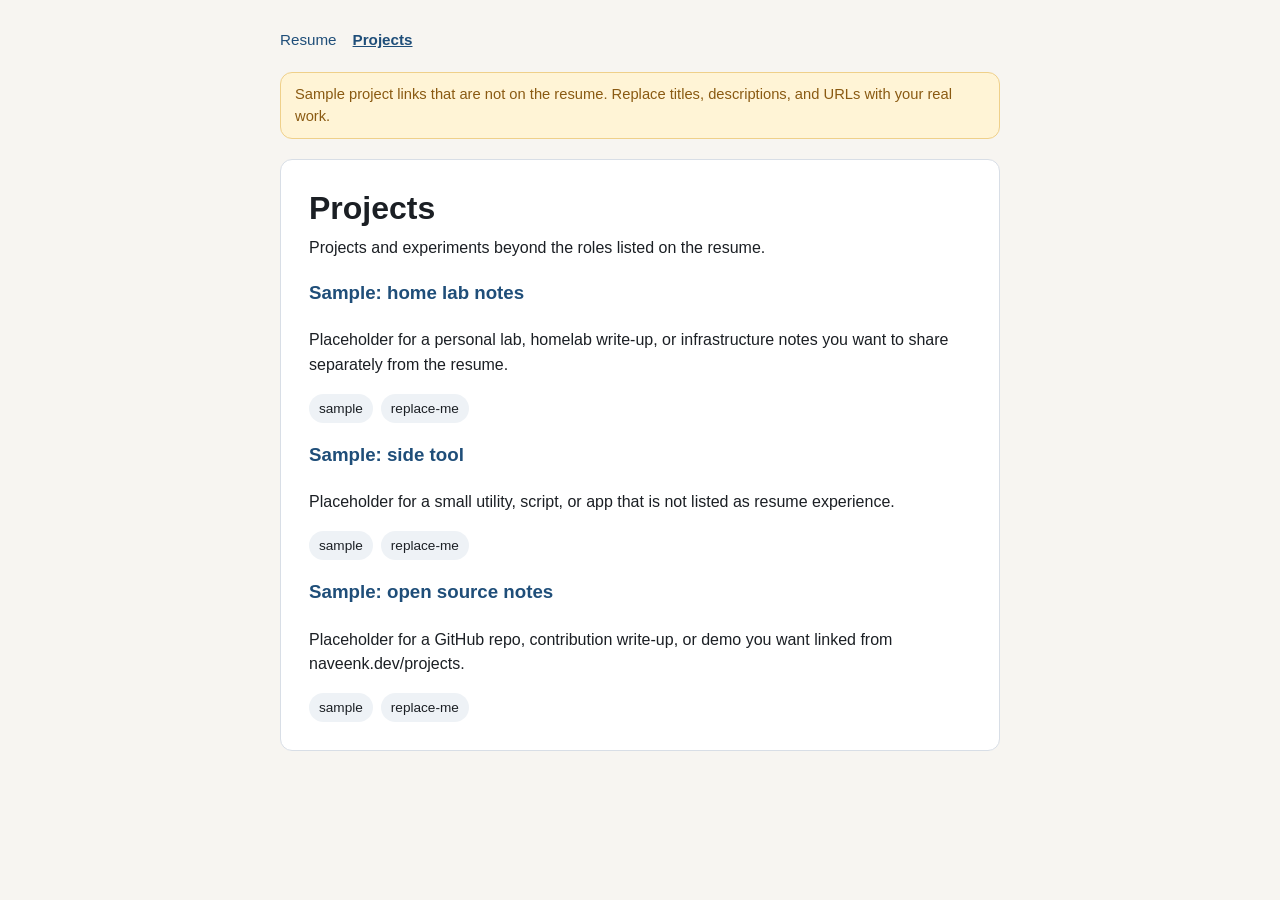
==== projects/index.html @ db9ad7e1 "Publish site from naveen-resume@917a48c" ====
<!DOCTYPE html>
<html lang="en">
  <head>
    <meta charset="utf-8" />
    <meta name="viewport" content="width=device-width, initial-scale=1" />
    <title>Projects — Naveen Kandakumar</title>
    <meta name="description" content="Projects and experiments beyond the roles listed on the resume." />
    <link rel="canonical" href="https://naveenk.dev/projects/" />
    <meta property="og:type" content="website" />
    <meta property="og:site_name" content="Naveen Kandakumar" />
    <meta property="og:title" content="Projects — Naveen Kandakumar" />
    <meta property="og:description" content="Projects and experiments beyond the roles listed on the resume." />
    <meta property="og:url" content="https://naveenk.dev/projects/" />
    <meta name="twitter:card" content="summary" />
    <link rel="icon" href="../favicon.svg" type="image/svg+xml" />
    <link rel="stylesheet" href="../css/styles.css" />
  </head>
  <body>
    <main class="page">
      <nav class="site-nav" aria-label="Site">
        <a href="../">Resume</a>
        <a href="../projects/" aria-current="page">Projects</a>
      </nav>
      <div class="draft-banner">Sample project links that are not on the resume. Replace titles, descriptions, and URLs with your real work.</div><article class="card"><h1>Projects</h1><p class="intro">Projects and experiments beyond the roles listed on the resume.</p><article class="project"><div class="project-header"><h3><a href="sample-home-lab/">Sample: home lab notes</a></h3></div><p>Placeholder for a personal lab, homelab write-up, or infrastructure notes you want to share separately from the resume.</p><ul class="tags"><li>sample</li><li>replace-me</li></ul></article><article class="project"><div class="project-header"><h3><a href="sample-side-tool/">Sample: side tool</a></h3></div><p>Placeholder for a small utility, script, or app that is not listed as resume experience.</p><ul class="tags"><li>sample</li><li>replace-me</li></ul></article><article class="project"><div class="project-header"><h3><a href="sample-open-source/">Sample: open source notes</a></h3></div><p>Placeholder for a GitHub repo, contribution write-up, or demo you want linked from naveenk.dev/projects.</p><ul class="tags"><li>sample</li><li>replace-me</li></ul></article></article>
    </main>
  </body>
</html>
---- css/styles.css ----
:root {
  --ink: #1b1f24;
  --muted: #5c6570;
  --line: #d8dee6;
  --bg: #f7f5f1;
  --card: #ffffff;
  --accent: #1f4e79;
  --draft: #8a5a12;
  --draft-bg: #fff4d6;
  --chip: #eef2f6;
  --radius: 12px;
  --max: 760px;
  font-family: "Segoe UI", "Helvetica Neue", Helvetica, Arial, sans-serif;
}

*,
*::before,
*::after {
  box-sizing: border-box;
}

html,
body {
  margin: 0;
  padding: 0;
  background: var(--bg);
  color: var(--ink);
}

body {
  line-height: 1.55;
  font-size: 16px;
}

.page {
  max-width: var(--max);
  margin: 0 auto;
  padding: 28px 20px 48px;
}

.site-nav {
  display: flex;
  align-items: center;
  gap: 16px;
  margin-bottom: 20px;
  font-size: 0.95rem;
}

.print-button {
  margin-left: auto;
  padding: 4px 12px;
  border: 1px solid var(--accent);
  border-radius: 999px;
  background: transparent;
  color: var(--accent);
  font: inherit;
  cursor: pointer;
}

.print-button:hover {
  background: var(--accent);
  color: #fff;
}

.site-nav a {
  color: var(--accent);
  text-decoration: none;
}

.site-nav a[aria-current="page"] {
  font-weight: 600;
  text-decoration: underline;
}

.draft-banner,
.preview-banner {
  background: var(--draft-bg);
  color: var(--draft);
  border: 1px solid #efd08a;
  border-radius: var(--radius);
  padding: 10px 14px;
  margin-bottom: 20px;
  font-size: 0.92rem;
}

.preview-banner {
  background: #e7eef6;
  color: var(--accent);
  border-color: #c5d4e6;
}

.card {
  background: var(--card);
  border: 1px solid var(--line);
  border-radius: var(--radius);
  padding: 28px;
}

h1,
h2,
h3 {
  margin: 0 0 8px;
  line-height: 1.25;
}

h1 {
  font-size: 2rem;
}

h2 {
  font-size: 1.15rem;
  letter-spacing: 0.04em;
  text-transform: uppercase;
  color: var(--accent);
  margin-top: 28px;
  padding-bottom: 8px;
  border-bottom: 1px solid var(--line);
}

.headline {
  color: var(--muted);
  font-size: 1.05rem;
  margin: 0 0 16px;
}

.summary,
.intro {
  margin: 0 0 8px;
}

.contact {
  display: flex;
  flex-wrap: wrap;
  gap: 12px 20px;
  margin: 16px 0 0;
  font-size: 0.95rem;
}

.contact a {
  color: var(--accent);
}

.job,
.school,
.project {
  margin: 20px 0 0;
}

.job-header,
.school-header,
.project-header {
  display: flex;
  justify-content: space-between;
  gap: 12px;
  flex-wrap: wrap;
}

.meta {
  color: var(--muted);
  font-size: 0.92rem;
}

ul {
  margin: 8px 0 0;
  padding-left: 18px;
}

li + li {
  margin-top: 6px;
}

.skills {
  display: flex;
  flex-wrap: wrap;
  gap: 8px;
  margin-top: 16px;
  padding: 0;
  list-style: none;
}

.skills li,
.tags li {
  background: var(--chip);
  border-radius: 999px;
  padding: 4px 10px;
  font-size: 0.85rem;
}

.skills li + li,
.tags li + li {
  margin-top: 0;
}

.tags {
  display: flex;
  flex-wrap: wrap;
  gap: 8px;
  margin: 10px 0 0;
  padding: 0;
  list-style: none;
}

.project a {
  color: var(--accent);
  font-weight: 600;
  text-decoration: none;
}

.project a:hover,
.contact a:hover,
.site-nav a:hover {
  text-decoration: underline;
}

.back-link {
  display: inline-block;
  margin-bottom: 16px;
  color: var(--accent);
  text-decoration: none;
}

.visit-link {
  display: inline-block;
  margin-top: 16px;
  color: var(--accent);
  font-weight: 600;
}

.status {
  color: var(--muted);
}

.error {
  color: #8b1e1e;
  background: #fdeeee;
  border: 1px solid #f0c2c2;
  border-radius: var(--radius);
  padding: 12px 14px;
}

@media print {
  @page {
    margin: 1.5cm;
  }

  html,
  body {
    background: #fff;
    color: #000;
    font-size: 10.5pt;
  }

  .site-nav,
  .draft-banner,
  .preview-banner,
  .back-link {
    display: none !important;
  }

  .page {
    max-width: none;
    padding: 0;
  }

  .card {
    border: none;
    border-radius: 0;
    padding: 0;
  }

  a,
  .contact a {
    color: inherit;
    text-decoration: none;
  }

  .contact a[data-print]::after {
    content: ": " attr(data-print);
  }

  h2 {
    color: #000;
    margin-top: 18px;
  }

  .job,
  .school,
  .project {
    break-inside: avoid;
  }

  .skills li,
  .tags li {
    background: none;
    border: 1px solid #bbb;
  }
}
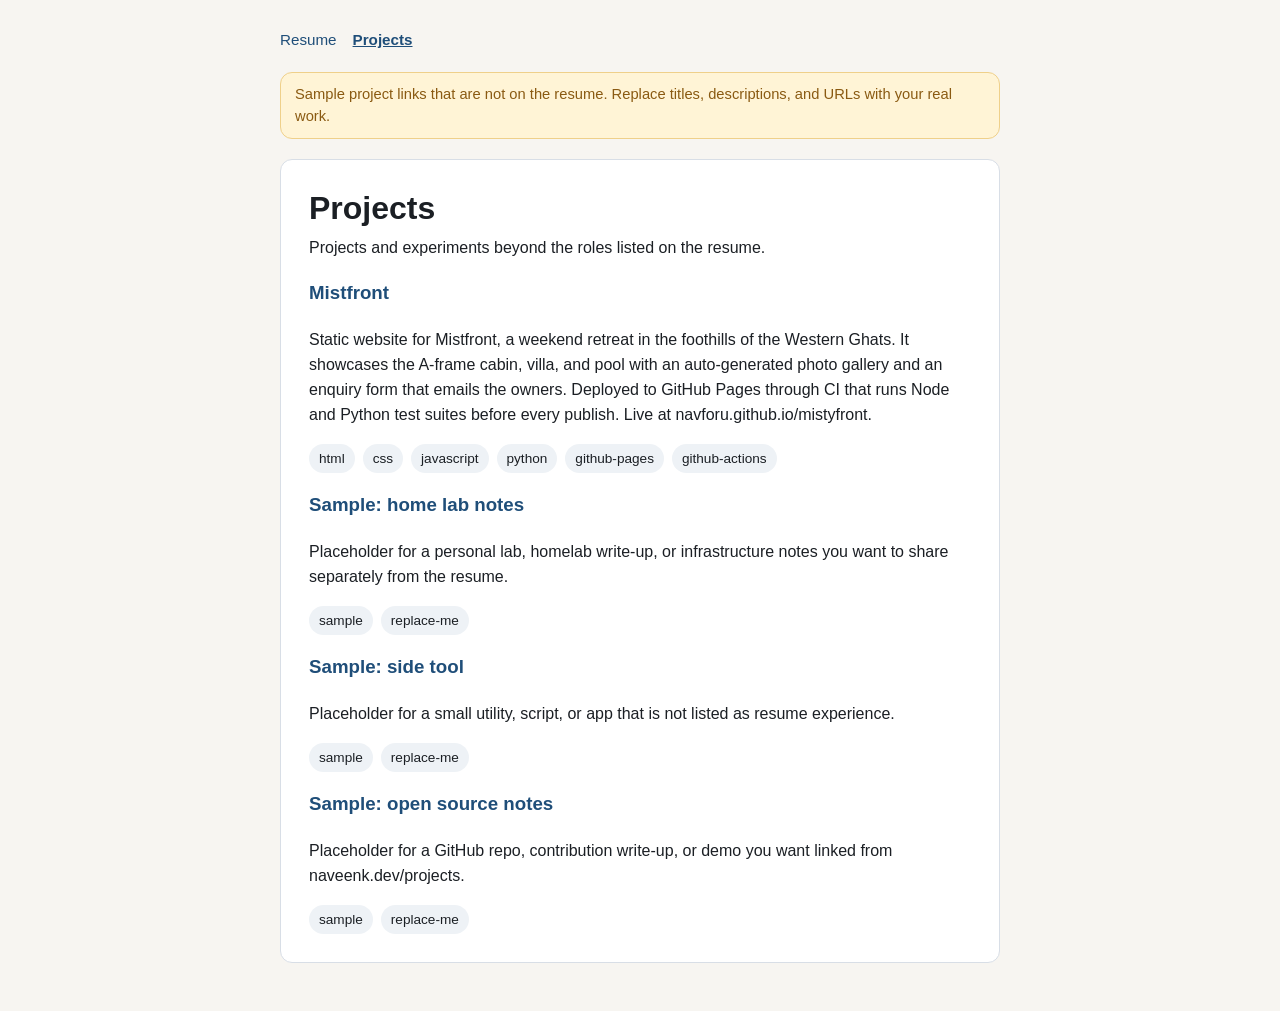
==== commit 3b72fa63: "Publish site from naveen-resume@ab25e0b" ====
--- a/projects/index.html
+++ b/projects/index.html
@@ -21,7 +21,7 @@
         <a href="../">Resume</a>
         <a href="../projects/" aria-current="page">Projects</a>
       </nav>
-      <div class="draft-banner">Sample project links that are not on the resume. Replace titles, descriptions, and URLs with your real work.</div><article class="card"><h1>Projects</h1><p class="intro">Projects and experiments beyond the roles listed on the resume.</p><article class="project"><div class="project-header"><h3><a href="sample-home-lab/">Sample: home lab notes</a></h3></div><p>Placeholder for a personal lab, homelab write-up, or infrastructure notes you want to share separately from the resume.</p><ul class="tags"><li>sample</li><li>replace-me</li></ul></article><article class="project"><div class="project-header"><h3><a href="sample-side-tool/">Sample: side tool</a></h3></div><p>Placeholder for a small utility, script, or app that is not listed as resume experience.</p><ul class="tags"><li>sample</li><li>replace-me</li></ul></article><article class="project"><div class="project-header"><h3><a href="sample-open-source/">Sample: open source notes</a></h3></div><p>Placeholder for a GitHub repo, contribution write-up, or demo you want linked from naveenk.dev/projects.</p><ul class="tags"><li>sample</li><li>replace-me</li></ul></article></article>
+      <div class="draft-banner">Sample project links that are not on the resume. Replace titles, descriptions, and URLs with your real work.</div><article class="card"><h1>Projects</h1><p class="intro">Projects and experiments beyond the roles listed on the resume.</p><article class="project"><div class="project-header"><h3><a href="mistfront/">Mistfront</a></h3></div><p>Static website for Mistfront, a weekend retreat in the foothills of the Western Ghats. It showcases the A-frame cabin, villa, and pool with an auto-generated photo gallery and an enquiry form that emails the owners. Deployed to GitHub Pages through CI that runs Node and Python test suites before every publish. Live at navforu.github.io/mistyfront.</p><ul class="tags"><li>html</li><li>css</li><li>javascript</li><li>python</li><li>github-pages</li><li>github-actions</li></ul></article><article class="project"><div class="project-header"><h3><a href="sample-home-lab/">Sample: home lab notes</a></h3></div><p>Placeholder for a personal lab, homelab write-up, or infrastructure notes you want to share separately from the resume.</p><ul class="tags"><li>sample</li><li>replace-me</li></ul></article><article class="project"><div class="project-header"><h3><a href="sample-side-tool/">Sample: side tool</a></h3></div><p>Placeholder for a small utility, script, or app that is not listed as resume experience.</p><ul class="tags"><li>sample</li><li>replace-me</li></ul></article><article class="project"><div class="project-header"><h3><a href="sample-open-source/">Sample: open source notes</a></h3></div><p>Placeholder for a GitHub repo, contribution write-up, or demo you want linked from naveenk.dev/projects.</p><ul class="tags"><li>sample</li><li>replace-me</li></ul></article></article>
     </main>
   </body>
 </html>
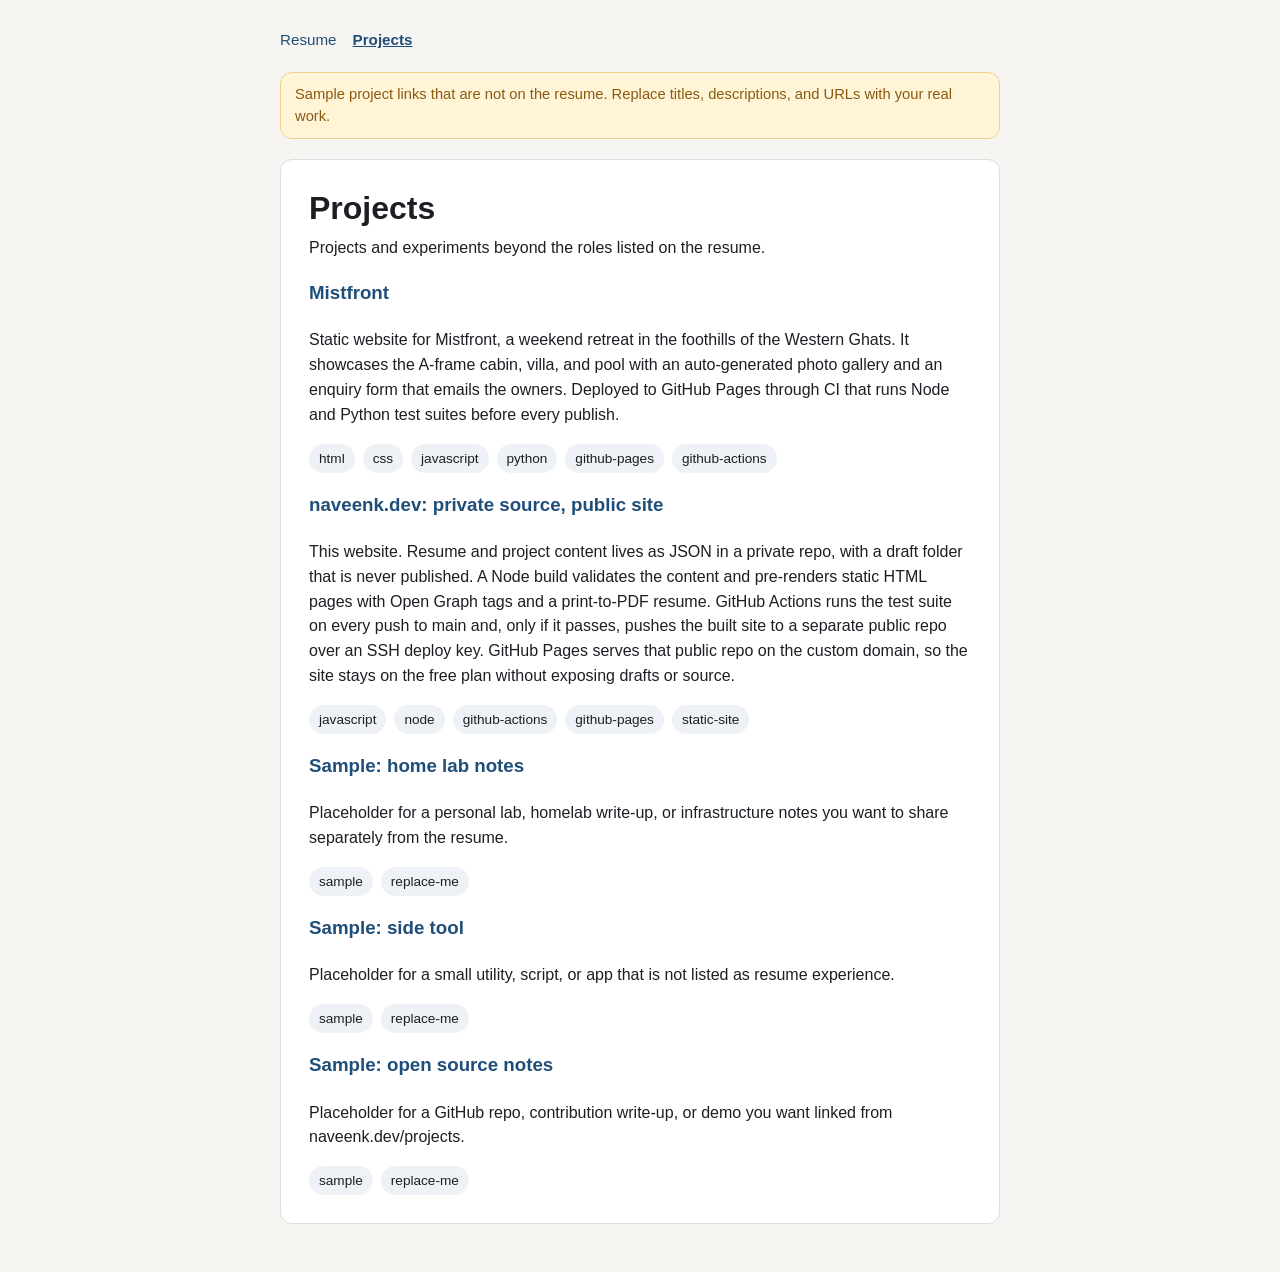
==== commit 8a213fb2: "Publish site from naveen-resume@651592a" ====
--- a/projects/index.html
+++ b/projects/index.html
@@ -21,7 +21,7 @@
         <a href="../">Resume</a>
         <a href="../projects/" aria-current="page">Projects</a>
       </nav>
-      <div class="draft-banner">Sample project links that are not on the resume. Replace titles, descriptions, and URLs with your real work.</div><article class="card"><h1>Projects</h1><p class="intro">Projects and experiments beyond the roles listed on the resume.</p><article class="project"><div class="project-header"><h3><a href="mistfront/">Mistfront</a></h3></div><p>Static website for Mistfront, a weekend retreat in the foothills of the Western Ghats. It showcases the A-frame cabin, villa, and pool with an auto-generated photo gallery and an enquiry form that emails the owners. Deployed to GitHub Pages through CI that runs Node and Python test suites before every publish. Live at navforu.github.io/mistyfront.</p><ul class="tags"><li>html</li><li>css</li><li>javascript</li><li>python</li><li>github-pages</li><li>github-actions</li></ul></article><article class="project"><div class="project-header"><h3><a href="sample-home-lab/">Sample: home lab notes</a></h3></div><p>Placeholder for a personal lab, homelab write-up, or infrastructure notes you want to share separately from the resume.</p><ul class="tags"><li>sample</li><li>replace-me</li></ul></article><article class="project"><div class="project-header"><h3><a href="sample-side-tool/">Sample: side tool</a></h3></div><p>Placeholder for a small utility, script, or app that is not listed as resume experience.</p><ul class="tags"><li>sample</li><li>replace-me</li></ul></article><article class="project"><div class="project-header"><h3><a href="sample-open-source/">Sample: open source notes</a></h3></div><p>Placeholder for a GitHub repo, contribution write-up, or demo you want linked from naveenk.dev/projects.</p><ul class="tags"><li>sample</li><li>replace-me</li></ul></article></article>
+      <div class="draft-banner">Sample project links that are not on the resume. Replace titles, descriptions, and URLs with your real work.</div><article class="card"><h1>Projects</h1><p class="intro">Projects and experiments beyond the roles listed on the resume.</p><article class="project"><div class="project-header"><h3><a href="mistfront/">Mistfront</a></h3></div><p>Static website for Mistfront, a weekend retreat in the foothills of the Western Ghats. It showcases the A-frame cabin, villa, and pool with an auto-generated photo gallery and an enquiry form that emails the owners. Deployed to GitHub Pages through CI that runs Node and Python test suites before every publish.</p><ul class="tags"><li>html</li><li>css</li><li>javascript</li><li>python</li><li>github-pages</li><li>github-actions</li></ul></article><article class="project"><div class="project-header"><h3><a href="naveenk-dev/">naveenk.dev: private source, public site</a></h3></div><p>This website. Resume and project content lives as JSON in a private repo, with a draft folder that is never published. A Node build validates the content and pre-renders static HTML pages with Open Graph tags and a print-to-PDF resume. GitHub Actions runs the test suite on every push to main and, only if it passes, pushes the built site to a separate public repo over an SSH deploy key. GitHub Pages serves that public repo on the custom domain, so the site stays on the free plan without exposing drafts or source.</p><ul class="tags"><li>javascript</li><li>node</li><li>github-actions</li><li>github-pages</li><li>static-site</li></ul></article><article class="project"><div class="project-header"><h3><a href="sample-home-lab/">Sample: home lab notes</a></h3></div><p>Placeholder for a personal lab, homelab write-up, or infrastructure notes you want to share separately from the resume.</p><ul class="tags"><li>sample</li><li>replace-me</li></ul></article><article class="project"><div class="project-header"><h3><a href="sample-side-tool/">Sample: side tool</a></h3></div><p>Placeholder for a small utility, script, or app that is not listed as resume experience.</p><ul class="tags"><li>sample</li><li>replace-me</li></ul></article><article class="project"><div class="project-header"><h3><a href="sample-open-source/">Sample: open source notes</a></h3></div><p>Placeholder for a GitHub repo, contribution write-up, or demo you want linked from naveenk.dev/projects.</p><ul class="tags"><li>sample</li><li>replace-me</li></ul></article></article>
     </main>
   </body>
 </html>
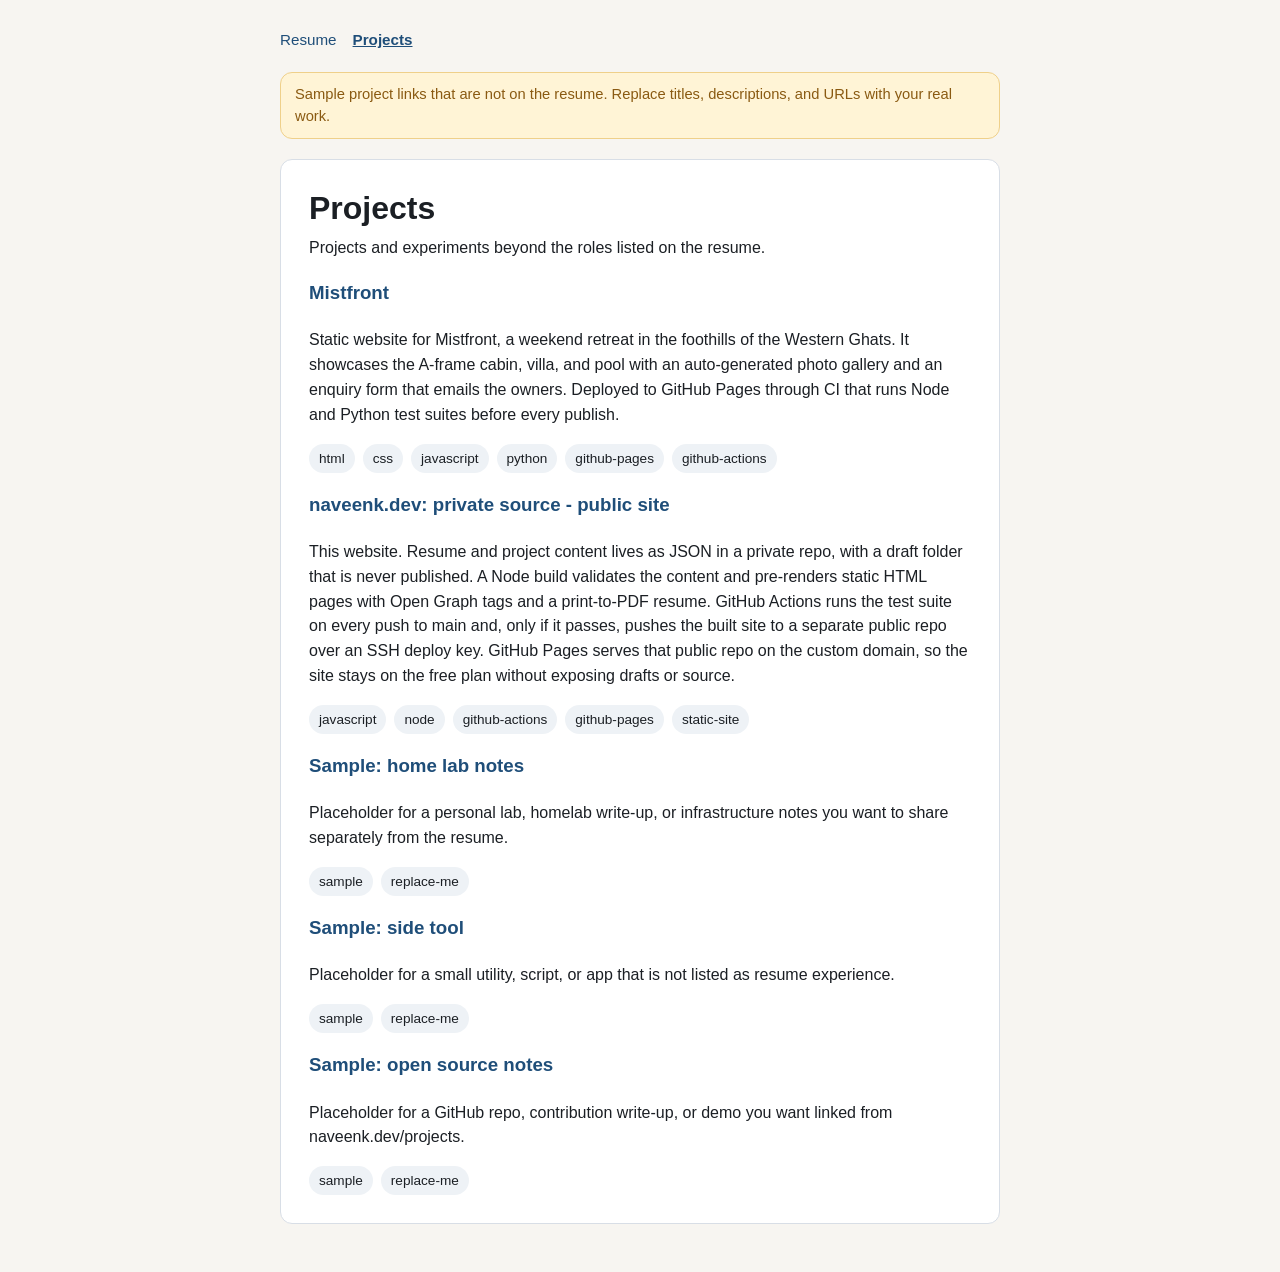
==== commit b3aabce3: "Publish site from naveen-resume@deb0354" ====
--- a/projects/index.html
+++ b/projects/index.html
@@ -21,7 +21,7 @@
         <a href="../">Resume</a>
         <a href="../projects/" aria-current="page">Projects</a>
       </nav>
-      <div class="draft-banner">Sample project links that are not on the resume. Replace titles, descriptions, and URLs with your real work.</div><article class="card"><h1>Projects</h1><p class="intro">Projects and experiments beyond the roles listed on the resume.</p><article class="project"><div class="project-header"><h3><a href="mistfront/">Mistfront</a></h3></div><p>Static website for Mistfront, a weekend retreat in the foothills of the Western Ghats. It showcases the A-frame cabin, villa, and pool with an auto-generated photo gallery and an enquiry form that emails the owners. Deployed to GitHub Pages through CI that runs Node and Python test suites before every publish.</p><ul class="tags"><li>html</li><li>css</li><li>javascript</li><li>python</li><li>github-pages</li><li>github-actions</li></ul></article><article class="project"><div class="project-header"><h3><a href="naveenk-dev/">naveenk.dev: private source, public site</a></h3></div><p>This website. Resume and project content lives as JSON in a private repo, with a draft folder that is never published. A Node build validates the content and pre-renders static HTML pages with Open Graph tags and a print-to-PDF resume. GitHub Actions runs the test suite on every push to main and, only if it passes, pushes the built site to a separate public repo over an SSH deploy key. GitHub Pages serves that public repo on the custom domain, so the site stays on the free plan without exposing drafts or source.</p><ul class="tags"><li>javascript</li><li>node</li><li>github-actions</li><li>github-pages</li><li>static-site</li></ul></article><article class="project"><div class="project-header"><h3><a href="sample-home-lab/">Sample: home lab notes</a></h3></div><p>Placeholder for a personal lab, homelab write-up, or infrastructure notes you want to share separately from the resume.</p><ul class="tags"><li>sample</li><li>replace-me</li></ul></article><article class="project"><div class="project-header"><h3><a href="sample-side-tool/">Sample: side tool</a></h3></div><p>Placeholder for a small utility, script, or app that is not listed as resume experience.</p><ul class="tags"><li>sample</li><li>replace-me</li></ul></article><article class="project"><div class="project-header"><h3><a href="sample-open-source/">Sample: open source notes</a></h3></div><p>Placeholder for a GitHub repo, contribution write-up, or demo you want linked from naveenk.dev/projects.</p><ul class="tags"><li>sample</li><li>replace-me</li></ul></article></article>
+      <div class="draft-banner">Sample project links that are not on the resume. Replace titles, descriptions, and URLs with your real work.</div><article class="card"><h1>Projects</h1><p class="intro">Projects and experiments beyond the roles listed on the resume.</p><article class="project"><div class="project-header"><h3><a href="mistfront/">Mistfront</a></h3></div><p>Static website for Mistfront, a weekend retreat in the foothills of the Western Ghats. It showcases the A-frame cabin, villa, and pool with an auto-generated photo gallery and an enquiry form that emails the owners. Deployed to GitHub Pages through CI that runs Node and Python test suites before every publish.</p><ul class="tags"><li>html</li><li>css</li><li>javascript</li><li>python</li><li>github-pages</li><li>github-actions</li></ul></article><article class="project"><div class="project-header"><h3><a href="naveenk-dev/">naveenk.dev: private source - public site</a></h3></div><p>This website. Resume and project content lives as JSON in a private repo, with a draft folder that is never published. A Node build validates the content and pre-renders static HTML pages with Open Graph tags and a print-to-PDF resume. GitHub Actions runs the test suite on every push to main and, only if it passes, pushes the built site to a separate public repo over an SSH deploy key. GitHub Pages serves that public repo on the custom domain, so the site stays on the free plan without exposing drafts or source.</p><ul class="tags"><li>javascript</li><li>node</li><li>github-actions</li><li>github-pages</li><li>static-site</li></ul></article><article class="project"><div class="project-header"><h3><a href="sample-home-lab/">Sample: home lab notes</a></h3></div><p>Placeholder for a personal lab, homelab write-up, or infrastructure notes you want to share separately from the resume.</p><ul class="tags"><li>sample</li><li>replace-me</li></ul></article><article class="project"><div class="project-header"><h3><a href="sample-side-tool/">Sample: side tool</a></h3></div><p>Placeholder for a small utility, script, or app that is not listed as resume experience.</p><ul class="tags"><li>sample</li><li>replace-me</li></ul></article><article class="project"><div class="project-header"><h3><a href="sample-open-source/">Sample: open source notes</a></h3></div><p>Placeholder for a GitHub repo, contribution write-up, or demo you want linked from naveenk.dev/projects.</p><ul class="tags"><li>sample</li><li>replace-me</li></ul></article></article>
     </main>
   </body>
 </html>
--- a/css/styles.css
+++ b/css/styles.css
@@ -230,6 +230,10 @@
   color: var(--muted);
 }
 
+.print-only {
+  display: none;
+}
+
 .error {
   color: #8b1e1e;
   background: #fdeeee;
@@ -250,6 +254,11 @@
     font-size: 10.5pt;
   }
 
+  .print-only {
+    display: inline;
+  }
+
+  .screen-only,
   .site-nav,
   .draft-banner,
   .preview-banner,
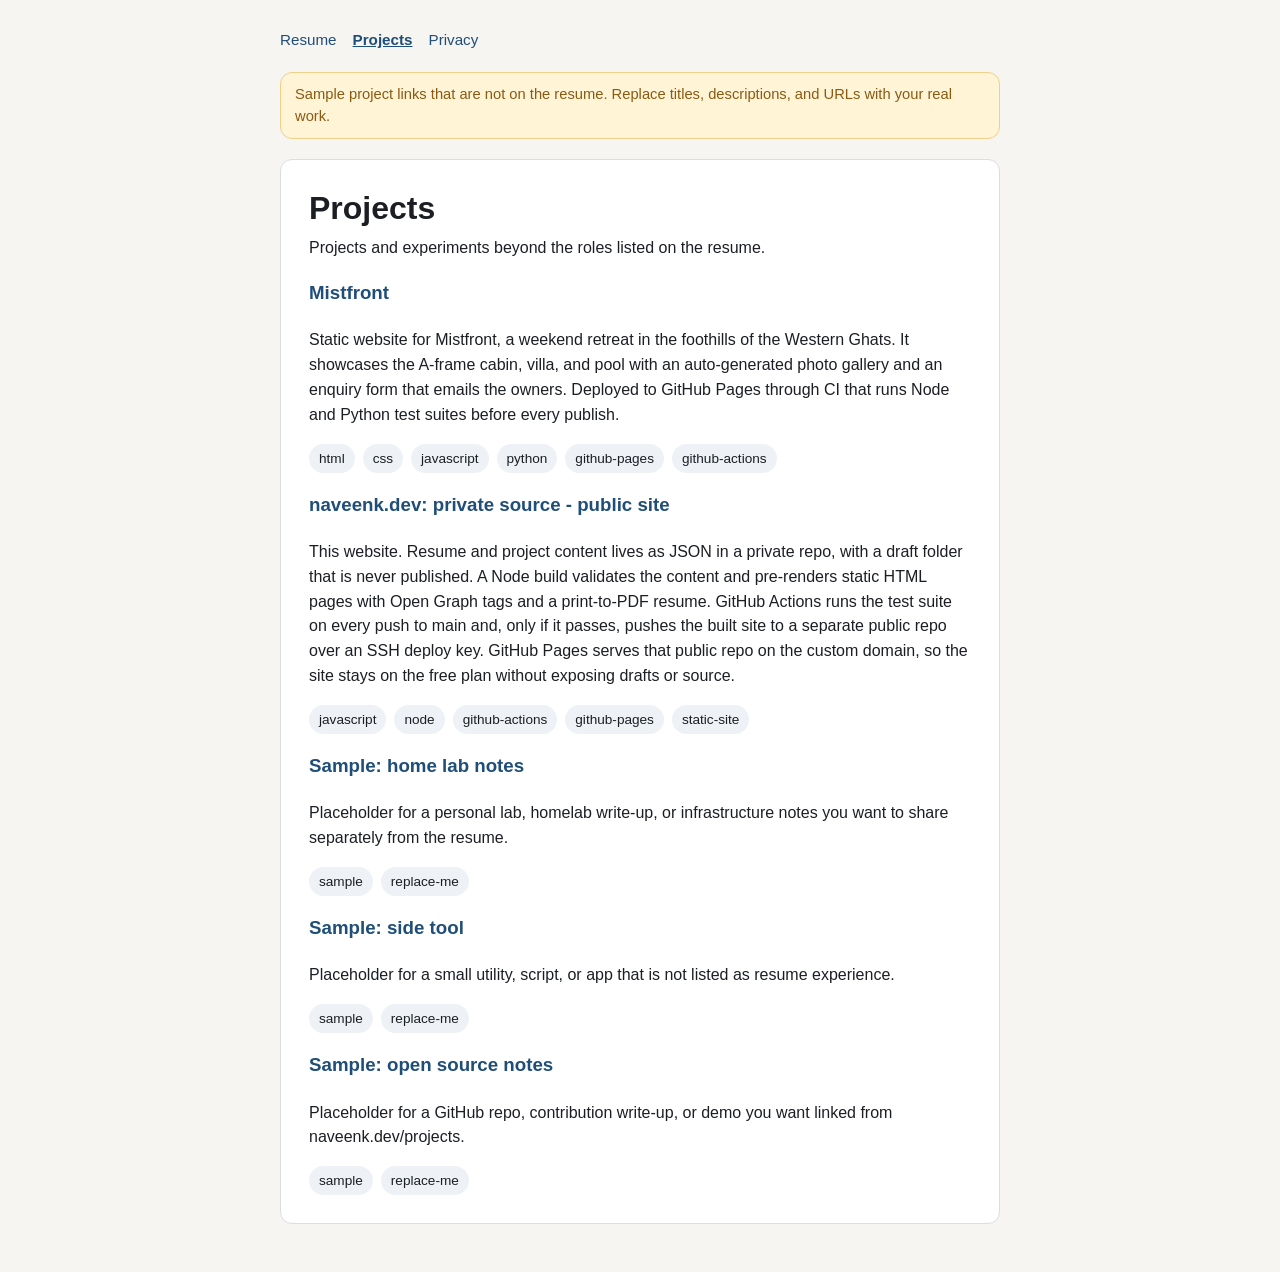
==== commit 562b6b1c: "Publish site from naveen-resume@36351b7" ====
--- a/projects/index.html
+++ b/projects/index.html
@@ -20,6 +20,7 @@
       <nav class="site-nav" aria-label="Site">
         <a href="../">Resume</a>
         <a href="../projects/" aria-current="page">Projects</a>
+        <a href="../privacy/">Privacy</a>
       </nav>
       <div class="draft-banner">Sample project links that are not on the resume. Replace titles, descriptions, and URLs with your real work.</div><article class="card"><h1>Projects</h1><p class="intro">Projects and experiments beyond the roles listed on the resume.</p><article class="project"><div class="project-header"><h3><a href="mistfront/">Mistfront</a></h3></div><p>Static website for Mistfront, a weekend retreat in the foothills of the Western Ghats. It showcases the A-frame cabin, villa, and pool with an auto-generated photo gallery and an enquiry form that emails the owners. Deployed to GitHub Pages through CI that runs Node and Python test suites before every publish.</p><ul class="tags"><li>html</li><li>css</li><li>javascript</li><li>python</li><li>github-pages</li><li>github-actions</li></ul></article><article class="project"><div class="project-header"><h3><a href="naveenk-dev/">naveenk.dev: private source - public site</a></h3></div><p>This website. Resume and project content lives as JSON in a private repo, with a draft folder that is never published. A Node build validates the content and pre-renders static HTML pages with Open Graph tags and a print-to-PDF resume. GitHub Actions runs the test suite on every push to main and, only if it passes, pushes the built site to a separate public repo over an SSH deploy key. GitHub Pages serves that public repo on the custom domain, so the site stays on the free plan without exposing drafts or source.</p><ul class="tags"><li>javascript</li><li>node</li><li>github-actions</li><li>github-pages</li><li>static-site</li></ul></article><article class="project"><div class="project-header"><h3><a href="sample-home-lab/">Sample: home lab notes</a></h3></div><p>Placeholder for a personal lab, homelab write-up, or infrastructure notes you want to share separately from the resume.</p><ul class="tags"><li>sample</li><li>replace-me</li></ul></article><article class="project"><div class="project-header"><h3><a href="sample-side-tool/">Sample: side tool</a></h3></div><p>Placeholder for a small utility, script, or app that is not listed as resume experience.</p><ul class="tags"><li>sample</li><li>replace-me</li></ul></article><article class="project"><div class="project-header"><h3><a href="sample-open-source/">Sample: open source notes</a></h3></div><p>Placeholder for a GitHub repo, contribution write-up, or demo you want linked from naveenk.dev/projects.</p><ul class="tags"><li>sample</li><li>replace-me</li></ul></article></article>
     </main>
--- a/css/styles.css
+++ b/css/styles.css
@@ -160,6 +160,18 @@
   font-size: 0.92rem;
 }
 
+.legal .summary {
+  margin: 12px 0 0;
+}
+
+.legal section {
+  margin-top: 8px;
+}
+
+.legal .contact {
+  margin-top: 28px;
+}
+
 ul {
   margin: 8px 0 0;
   padding-left: 18px;
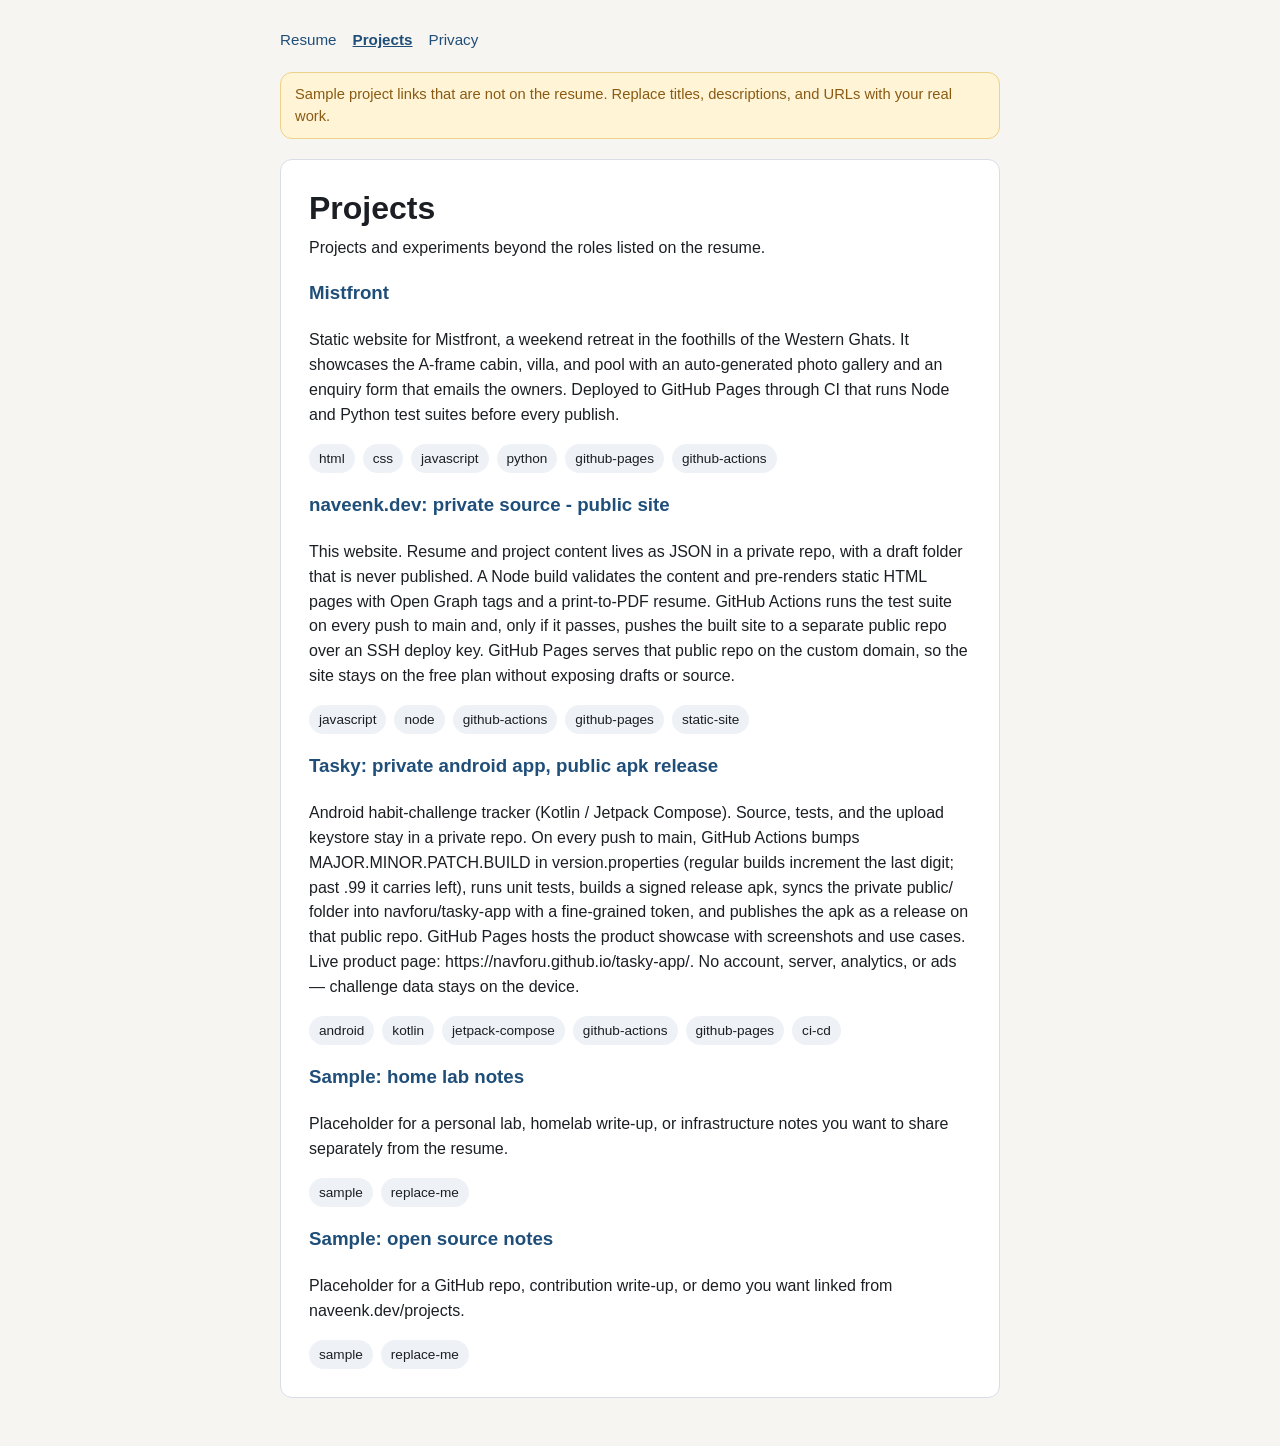
==== commit 701da273: "Publish site from naveen-resume@83fa6cc" ====
--- a/projects/index.html
+++ b/projects/index.html
@@ -22,7 +22,7 @@
         <a href="../projects/" aria-current="page">Projects</a>
         <a href="../privacy/">Privacy</a>
       </nav>
-      <div class="draft-banner">Sample project links that are not on the resume. Replace titles, descriptions, and URLs with your real work.</div><article class="card"><h1>Projects</h1><p class="intro">Projects and experiments beyond the roles listed on the resume.</p><article class="project"><div class="project-header"><h3><a href="mistfront/">Mistfront</a></h3></div><p>Static website for Mistfront, a weekend retreat in the foothills of the Western Ghats. It showcases the A-frame cabin, villa, and pool with an auto-generated photo gallery and an enquiry form that emails the owners. Deployed to GitHub Pages through CI that runs Node and Python test suites before every publish.</p><ul class="tags"><li>html</li><li>css</li><li>javascript</li><li>python</li><li>github-pages</li><li>github-actions</li></ul></article><article class="project"><div class="project-header"><h3><a href="naveenk-dev/">naveenk.dev: private source - public site</a></h3></div><p>This website. Resume and project content lives as JSON in a private repo, with a draft folder that is never published. A Node build validates the content and pre-renders static HTML pages with Open Graph tags and a print-to-PDF resume. GitHub Actions runs the test suite on every push to main and, only if it passes, pushes the built site to a separate public repo over an SSH deploy key. GitHub Pages serves that public repo on the custom domain, so the site stays on the free plan without exposing drafts or source.</p><ul class="tags"><li>javascript</li><li>node</li><li>github-actions</li><li>github-pages</li><li>static-site</li></ul></article><article class="project"><div class="project-header"><h3><a href="sample-home-lab/">Sample: home lab notes</a></h3></div><p>Placeholder for a personal lab, homelab write-up, or infrastructure notes you want to share separately from the resume.</p><ul class="tags"><li>sample</li><li>replace-me</li></ul></article><article class="project"><div class="project-header"><h3><a href="sample-side-tool/">Sample: side tool</a></h3></div><p>Placeholder for a small utility, script, or app that is not listed as resume experience.</p><ul class="tags"><li>sample</li><li>replace-me</li></ul></article><article class="project"><div class="project-header"><h3><a href="sample-open-source/">Sample: open source notes</a></h3></div><p>Placeholder for a GitHub repo, contribution write-up, or demo you want linked from naveenk.dev/projects.</p><ul class="tags"><li>sample</li><li>replace-me</li></ul></article></article>
+      <div class="draft-banner">Sample project links that are not on the resume. Replace titles, descriptions, and URLs with your real work.</div><article class="card"><h1>Projects</h1><p class="intro">Projects and experiments beyond the roles listed on the resume.</p><article class="project"><div class="project-header"><h3><a href="mistfront/">Mistfront</a></h3></div><p>Static website for Mistfront, a weekend retreat in the foothills of the Western Ghats. It showcases the A-frame cabin, villa, and pool with an auto-generated photo gallery and an enquiry form that emails the owners. Deployed to GitHub Pages through CI that runs Node and Python test suites before every publish.</p><ul class="tags"><li>html</li><li>css</li><li>javascript</li><li>python</li><li>github-pages</li><li>github-actions</li></ul></article><article class="project"><div class="project-header"><h3><a href="naveenk-dev/">naveenk.dev: private source - public site</a></h3></div><p>This website. Resume and project content lives as JSON in a private repo, with a draft folder that is never published. A Node build validates the content and pre-renders static HTML pages with Open Graph tags and a print-to-PDF resume. GitHub Actions runs the test suite on every push to main and, only if it passes, pushes the built site to a separate public repo over an SSH deploy key. GitHub Pages serves that public repo on the custom domain, so the site stays on the free plan without exposing drafts or source.</p><ul class="tags"><li>javascript</li><li>node</li><li>github-actions</li><li>github-pages</li><li>static-site</li></ul></article><article class="project"><div class="project-header"><h3><a href="tasky/">Tasky: private android app, public apk release</a></h3></div><p>Android habit-challenge tracker (Kotlin / Jetpack Compose). Source, tests, and the upload keystore stay in a private repo. On every push to main, GitHub Actions bumps MAJOR.MINOR.PATCH.BUILD in version.properties (regular builds increment the last digit; past .99 it carries left), runs unit tests, builds a signed release apk, syncs the private public/ folder into navforu/tasky-app with a fine-grained token, and publishes the apk as a release on that public repo. GitHub Pages hosts the product showcase with screenshots and use cases. Live product page: https://navforu.github.io/tasky-app/. No account, server, analytics, or ads — challenge data stays on the device.</p><ul class="tags"><li>android</li><li>kotlin</li><li>jetpack-compose</li><li>github-actions</li><li>github-pages</li><li>ci-cd</li></ul></article><article class="project"><div class="project-header"><h3><a href="sample-home-lab/">Sample: home lab notes</a></h3></div><p>Placeholder for a personal lab, homelab write-up, or infrastructure notes you want to share separately from the resume.</p><ul class="tags"><li>sample</li><li>replace-me</li></ul></article><article class="project"><div class="project-header"><h3><a href="sample-open-source/">Sample: open source notes</a></h3></div><p>Placeholder for a GitHub repo, contribution write-up, or demo you want linked from naveenk.dev/projects.</p><ul class="tags"><li>sample</li><li>replace-me</li></ul></article></article>
     </main>
   </body>
 </html>
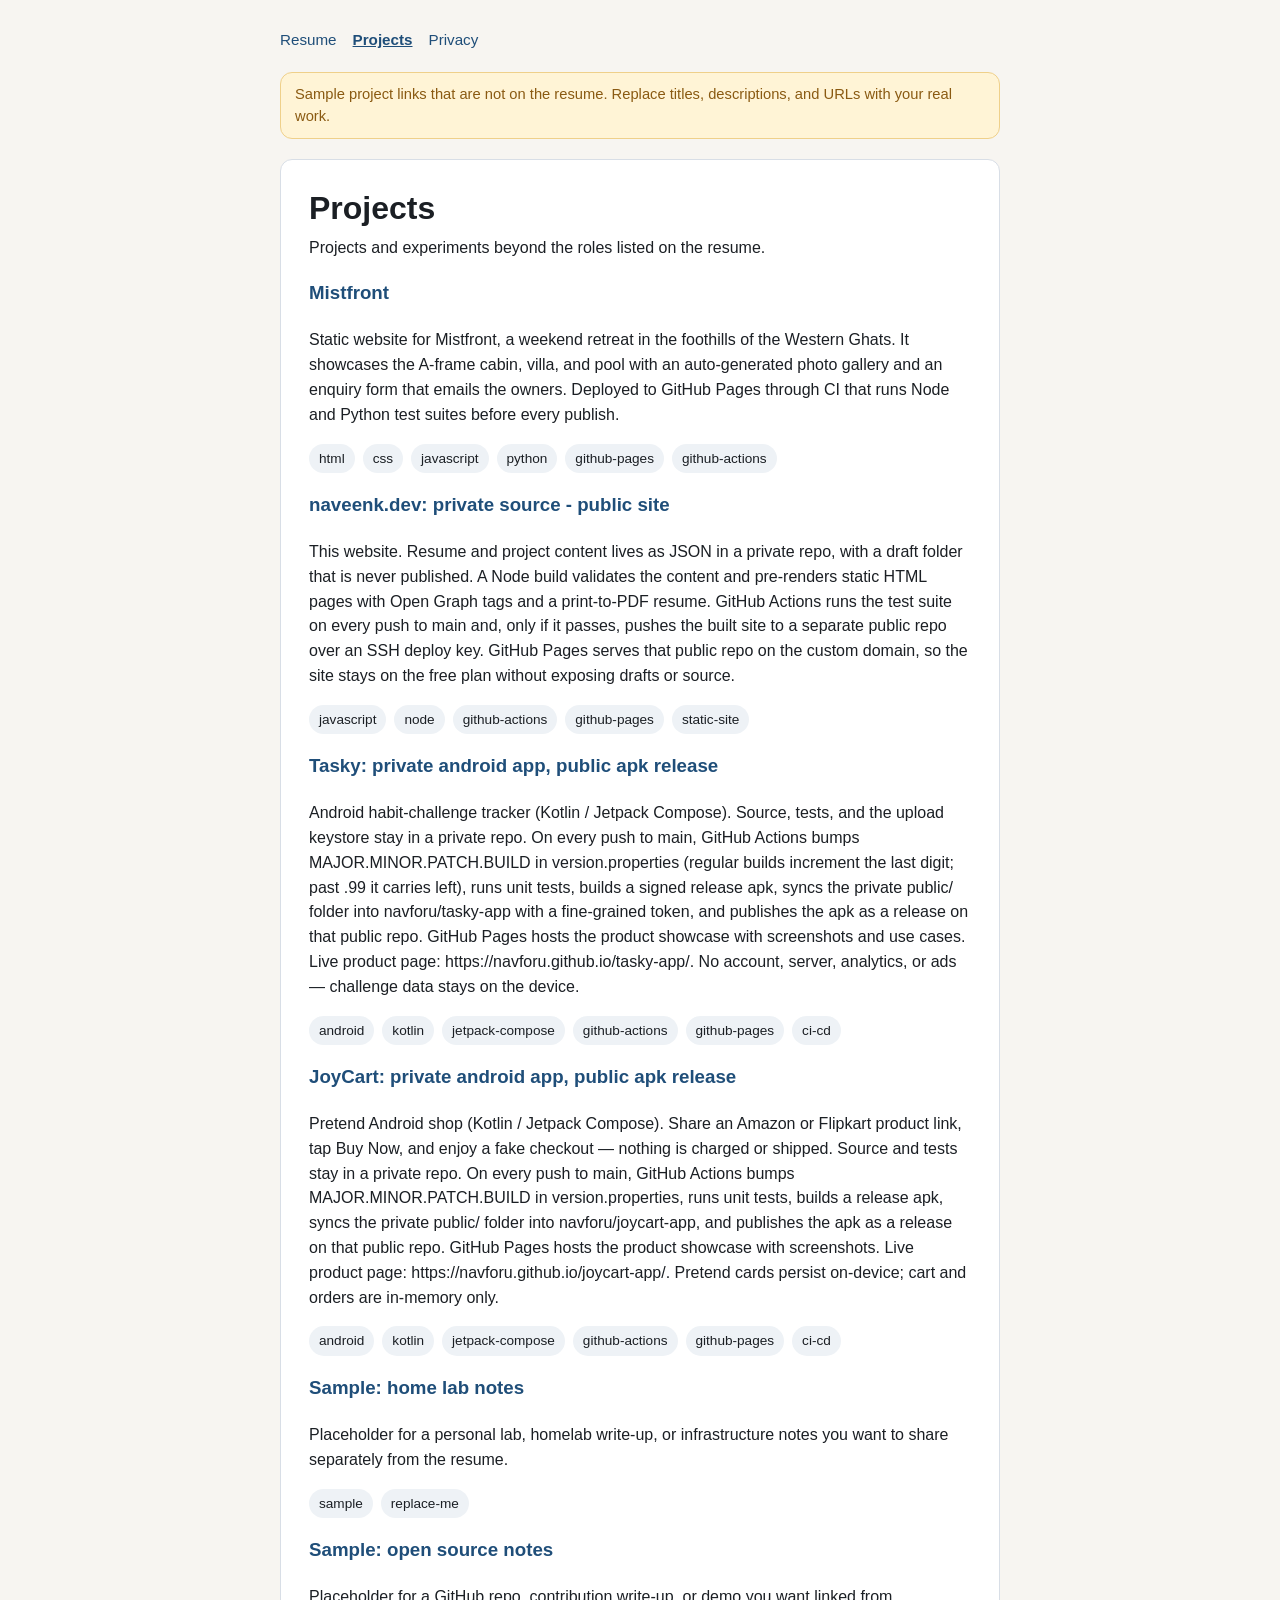
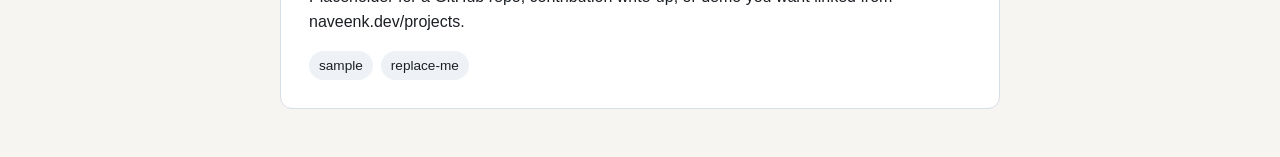
==== commit 65b5bd37: "Publish site from naveen-resume@5ce6791" ====
--- a/projects/index.html
+++ b/projects/index.html
@@ -22,7 +22,7 @@
         <a href="../projects/" aria-current="page">Projects</a>
         <a href="../privacy/">Privacy</a>
       </nav>
-      <div class="draft-banner">Sample project links that are not on the resume. Replace titles, descriptions, and URLs with your real work.</div><article class="card"><h1>Projects</h1><p class="intro">Projects and experiments beyond the roles listed on the resume.</p><article class="project"><div class="project-header"><h3><a href="mistfront/">Mistfront</a></h3></div><p>Static website for Mistfront, a weekend retreat in the foothills of the Western Ghats. It showcases the A-frame cabin, villa, and pool with an auto-generated photo gallery and an enquiry form that emails the owners. Deployed to GitHub Pages through CI that runs Node and Python test suites before every publish.</p><ul class="tags"><li>html</li><li>css</li><li>javascript</li><li>python</li><li>github-pages</li><li>github-actions</li></ul></article><article class="project"><div class="project-header"><h3><a href="naveenk-dev/">naveenk.dev: private source - public site</a></h3></div><p>This website. Resume and project content lives as JSON in a private repo, with a draft folder that is never published. A Node build validates the content and pre-renders static HTML pages with Open Graph tags and a print-to-PDF resume. GitHub Actions runs the test suite on every push to main and, only if it passes, pushes the built site to a separate public repo over an SSH deploy key. GitHub Pages serves that public repo on the custom domain, so the site stays on the free plan without exposing drafts or source.</p><ul class="tags"><li>javascript</li><li>node</li><li>github-actions</li><li>github-pages</li><li>static-site</li></ul></article><article class="project"><div class="project-header"><h3><a href="tasky/">Tasky: private android app, public apk release</a></h3></div><p>Android habit-challenge tracker (Kotlin / Jetpack Compose). Source, tests, and the upload keystore stay in a private repo. On every push to main, GitHub Actions bumps MAJOR.MINOR.PATCH.BUILD in version.properties (regular builds increment the last digit; past .99 it carries left), runs unit tests, builds a signed release apk, syncs the private public/ folder into navforu/tasky-app with a fine-grained token, and publishes the apk as a release on that public repo. GitHub Pages hosts the product showcase with screenshots and use cases. Live product page: https://navforu.github.io/tasky-app/. No account, server, analytics, or ads — challenge data stays on the device.</p><ul class="tags"><li>android</li><li>kotlin</li><li>jetpack-compose</li><li>github-actions</li><li>github-pages</li><li>ci-cd</li></ul></article><article class="project"><div class="project-header"><h3><a href="sample-home-lab/">Sample: home lab notes</a></h3></div><p>Placeholder for a personal lab, homelab write-up, or infrastructure notes you want to share separately from the resume.</p><ul class="tags"><li>sample</li><li>replace-me</li></ul></article><article class="project"><div class="project-header"><h3><a href="sample-open-source/">Sample: open source notes</a></h3></div><p>Placeholder for a GitHub repo, contribution write-up, or demo you want linked from naveenk.dev/projects.</p><ul class="tags"><li>sample</li><li>replace-me</li></ul></article></article>
+      <div class="draft-banner">Sample project links that are not on the resume. Replace titles, descriptions, and URLs with your real work.</div><article class="card"><h1>Projects</h1><p class="intro">Projects and experiments beyond the roles listed on the resume.</p><article class="project"><div class="project-header"><h3><a href="mistfront/">Mistfront</a></h3></div><p>Static website for Mistfront, a weekend retreat in the foothills of the Western Ghats. It showcases the A-frame cabin, villa, and pool with an auto-generated photo gallery and an enquiry form that emails the owners. Deployed to GitHub Pages through CI that runs Node and Python test suites before every publish.</p><ul class="tags"><li>html</li><li>css</li><li>javascript</li><li>python</li><li>github-pages</li><li>github-actions</li></ul></article><article class="project"><div class="project-header"><h3><a href="naveenk-dev/">naveenk.dev: private source - public site</a></h3></div><p>This website. Resume and project content lives as JSON in a private repo, with a draft folder that is never published. A Node build validates the content and pre-renders static HTML pages with Open Graph tags and a print-to-PDF resume. GitHub Actions runs the test suite on every push to main and, only if it passes, pushes the built site to a separate public repo over an SSH deploy key. GitHub Pages serves that public repo on the custom domain, so the site stays on the free plan without exposing drafts or source.</p><ul class="tags"><li>javascript</li><li>node</li><li>github-actions</li><li>github-pages</li><li>static-site</li></ul></article><article class="project"><div class="project-header"><h3><a href="tasky/">Tasky: private android app, public apk release</a></h3></div><p>Android habit-challenge tracker (Kotlin / Jetpack Compose). Source, tests, and the upload keystore stay in a private repo. On every push to main, GitHub Actions bumps MAJOR.MINOR.PATCH.BUILD in version.properties (regular builds increment the last digit; past .99 it carries left), runs unit tests, builds a signed release apk, syncs the private public/ folder into navforu/tasky-app with a fine-grained token, and publishes the apk as a release on that public repo. GitHub Pages hosts the product showcase with screenshots and use cases. Live product page: https://navforu.github.io/tasky-app/. No account, server, analytics, or ads — challenge data stays on the device.</p><ul class="tags"><li>android</li><li>kotlin</li><li>jetpack-compose</li><li>github-actions</li><li>github-pages</li><li>ci-cd</li></ul></article><article class="project"><div class="project-header"><h3><a href="joycart/">JoyCart: private android app, public apk release</a></h3></div><p>Pretend Android shop (Kotlin / Jetpack Compose). Share an Amazon or Flipkart product link, tap Buy Now, and enjoy a fake checkout — nothing is charged or shipped. Source and tests stay in a private repo. On every push to main, GitHub Actions bumps MAJOR.MINOR.PATCH.BUILD in version.properties, runs unit tests, builds a release apk, syncs the private public/ folder into navforu/joycart-app, and publishes the apk as a release on that public repo. GitHub Pages hosts the product showcase with screenshots. Live product page: https://navforu.github.io/joycart-app/. Pretend cards persist on-device; cart and orders are in-memory only.</p><ul class="tags"><li>android</li><li>kotlin</li><li>jetpack-compose</li><li>github-actions</li><li>github-pages</li><li>ci-cd</li></ul></article><article class="project"><div class="project-header"><h3><a href="sample-home-lab/">Sample: home lab notes</a></h3></div><p>Placeholder for a personal lab, homelab write-up, or infrastructure notes you want to share separately from the resume.</p><ul class="tags"><li>sample</li><li>replace-me</li></ul></article><article class="project"><div class="project-header"><h3><a href="sample-open-source/">Sample: open source notes</a></h3></div><p>Placeholder for a GitHub repo, contribution write-up, or demo you want linked from naveenk.dev/projects.</p><ul class="tags"><li>sample</li><li>replace-me</li></ul></article></article>
     </main>
   </body>
 </html>
